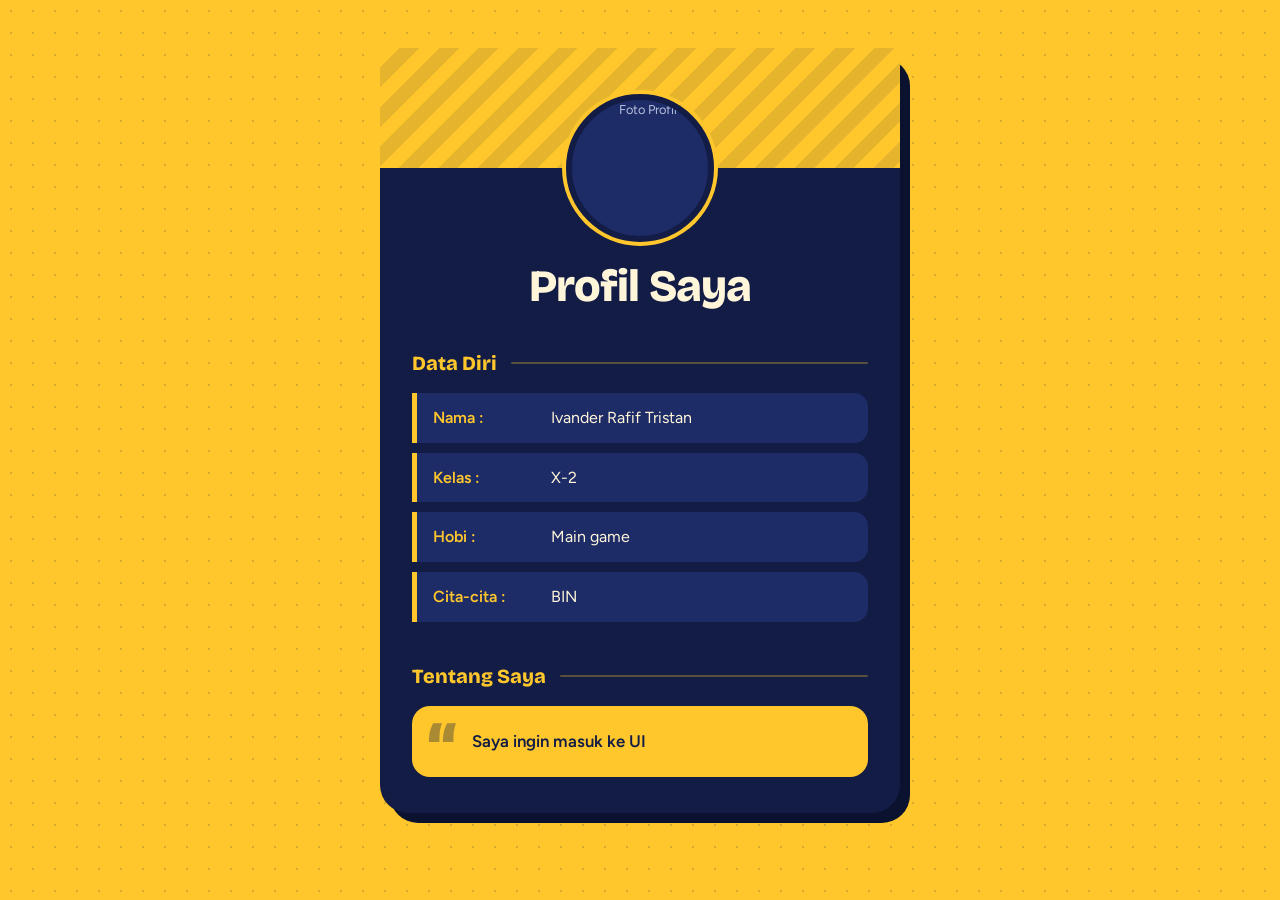
==== index.html @ 507fbb4e "Add files via upload" ====
<!DOCTYPE html>
<html>
<head>
    <title>Profil Saya</title>
    <link rel="stylesheet" href="style.css">
</head>

<body>
    <h1>Profil Saya</h1>
    
    <img src="foto.jpg" alt="Foto Profil">
    
    <h2>Data Diri</h2>
    
    <p><b>Nama :</b>Ivander Rafif Tristan</p>
    
    <p><b>Kelas :</b>X-2</p>
    
    <p><b>Hobi :</b>Main game</p>
    
    <p><b>Cita-cita :</b>BIN</p>
    
    <h2>Tentang Saya</h2>
    
    <p>
        Saya ingin masuk ke UI 
    </p>
    
    </body>
    </html>
---- style.css ----
@import url("https://fonts.googleapis.com/css2?family=Bricolage+Grotesque:opsz,wght@12..96,500;12..96,800&family=Figtree:wght@400;600&display=swap");

/* ===== Warna: terinspirasi kuning almamater UI ===== */
:root {
    --kuning: #ffc72c;
    --navy: #121c45;
    --navy-gelap: #0a1230;
    --navy-terang: #1d2b66;
    --krem: #fff6da;
    --redup: #b9c0de;
}

* {
    box-sizing: border-box;
}

::selection {
    background: var(--kuning);
    color: var(--navy);
}

/* ===== Halaman: kuning dengan pola titik ===== */
html {
    min-height: 100%;
    padding: 48px 16px;
    background-color: var(--kuning);
    background-image: radial-gradient(rgba(10, 18, 48, 0.16) 1.5px, transparent 1.5px);
    background-size: 22px 22px;
}

/* ===== Kartu profil ===== */
body {
    position: relative;
    display: flex;
    flex-direction: column;
    max-width: 520px;
    margin: 0 auto;
    padding: 0 32px 36px;
    overflow: hidden;
    background: var(--navy);
    color: var(--krem);
    font-family: "Figtree", system-ui, sans-serif;
    font-size: 1rem;
    line-height: 1.6;
    border-radius: 28px;
    box-shadow: 10px 10px 0 var(--navy-gelap);
    animation: muncul 0.6s ease-out both;
}

/* Pita kuning di bagian atas kartu */
body::before {
    content: "";
    order: -2;
    height: 120px;
    margin: 0 -32px;
    background-color: var(--kuning);
    background-image: repeating-linear-gradient(
        135deg,
        transparent 0 14px,
        rgba(10, 18, 48, 0.1) 14px 28px
    );
}

/* ===== Foto profil: menimpa pita ===== */
img {
    position: relative;
    order: -1;
    align-self: center;
    width: 148px;
    height: 148px;
    margin-top: -74px;
    object-fit: cover;
    border: 6px solid var(--navy);
    border-radius: 50%;
    background: var(--navy-terang);
    box-shadow: 0 0 0 4px var(--kuning);
    color: var(--redup);
    font-size: 0.8rem;
    text-align: center;
    transition: transform 0.3s ease;
}

img:hover {
    transform: rotate(-4deg) scale(1.04);
}

/* ===== Judul ===== */
h1 {
    margin: 20px 0 8px;
    font-family: "Bricolage Grotesque", system-ui, sans-serif;
    font-size: clamp(2rem, 7vw, 2.8rem);
    font-weight: 800;
    line-height: 1.1;
    text-align: center;
    letter-spacing: -0.02em;
}

h2 {
    display: flex;
    align-items: center;
    gap: 14px;
    margin: 28px 0 14px;
    color: var(--kuning);
    font-family: "Bricolage Grotesque", system-ui, sans-serif;
    font-size: 1.25rem;
    font-weight: 800;
}

/* Garis pemisah yang mengisi sisa lebar */
h2::after {
    content: "";
    flex: 1;
    height: 2px;
    background: rgba(255, 199, 44, 0.3);
    border-radius: 2px;
}

/* ===== Baris data diri ===== */
p {
    display: flex;
    align-items: baseline;
    gap: 14px;
    margin: 0 0 10px;
    padding: 12px 16px;
    background: var(--navy-terang);
    border-left: 5px solid var(--kuning);
    border-radius: 0 14px 14px 0;
    transition: transform 0.2s ease;
}

p:hover {
    transform: translateX(5px);
}

b {
    flex: 0 0 104px;
    color: var(--kuning);
    font-weight: 600;
}

/* ===== Tentang saya: kotak kutipan kuning ===== */
p:last-of-type {
    position: relative;
    display: block;
    margin-bottom: 0;
    padding: 22px 22px 22px 60px;
    background: var(--kuning);
    color: var(--navy);
    border-left: none;
    border-radius: 18px;
    font-size: 1.05rem;
    font-weight: 600;
}

p:last-of-type:hover {
    transform: none;
}

p:last-of-type::before {
    content: "\201C";
    position: absolute;
    top: 8px;
    left: 16px;
    color: var(--navy);
    font-family: "Bricolage Grotesque", Georgia, serif;
    font-size: 4.5rem;
    font-weight: 800;
    line-height: 1;
    opacity: 0.35;
}

/* ===== Animasi masuk (sekali saja) ===== */
@keyframes muncul {
    from {
        opacity: 0;
        transform: translateY(20px);
    }
}

/* ===== Layar kecil ===== */
@media (max-width: 480px) {
    html {
        padding: 24px 12px;
    }

    body {
        padding: 0 20px 28px;
        box-shadow: 6px 6px 0 var(--navy-gelap);
    }

    body::before {
        margin: 0 -20px;
    }

    b {
        flex-basis: 92px;
    }
}

/* ===== Hormati pengaturan "kurangi gerakan" ===== */
@media (prefers-reduced-motion: reduce) {
    body {
        animation: none;
    }

    img,
    p {
        transition: none;
    }
}
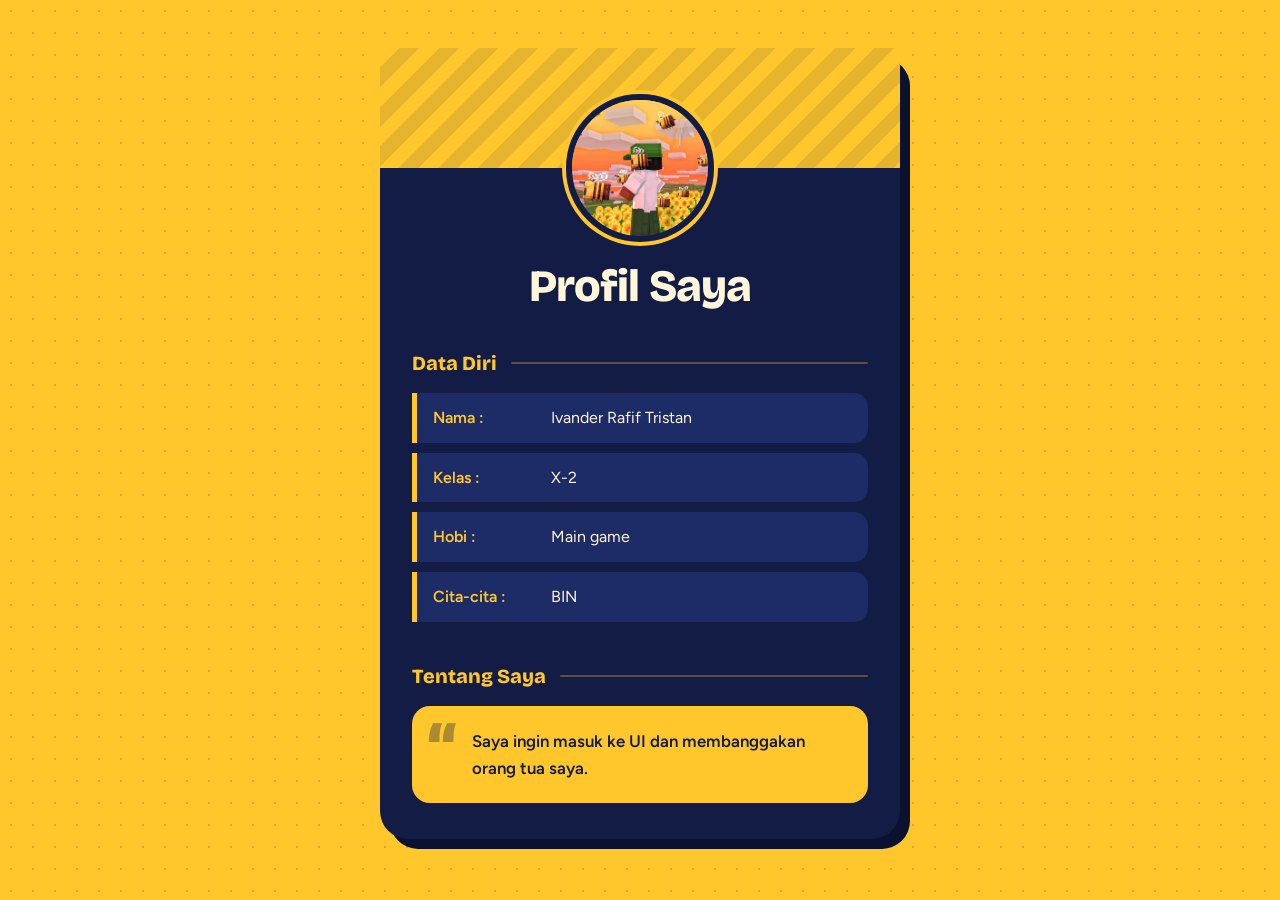
==== commit 8199144a: "Add files via upload" ====
--- a/index.html
+++ b/index.html
@@ -8,7 +8,14 @@
 <body>
     <h1>Profil Saya</h1>
     
-    <img src="foto.jpg" alt="Foto Profil">
+    <img src="[data-uri]
+[base64]
+[base64]
+[base64]
+[base64]
+[base64]
+[base64]" alt="Foto Profil">
+
     
     <h2>Data Diri</h2>
     
@@ -23,7 +30,7 @@
     <h2>Tentang Saya</h2>
     
     <p>
-        Saya ingin masuk ke UI 
+        Saya ingin masuk ke UI dan membanggakan orang tua saya.
     </p>
     
     </body>
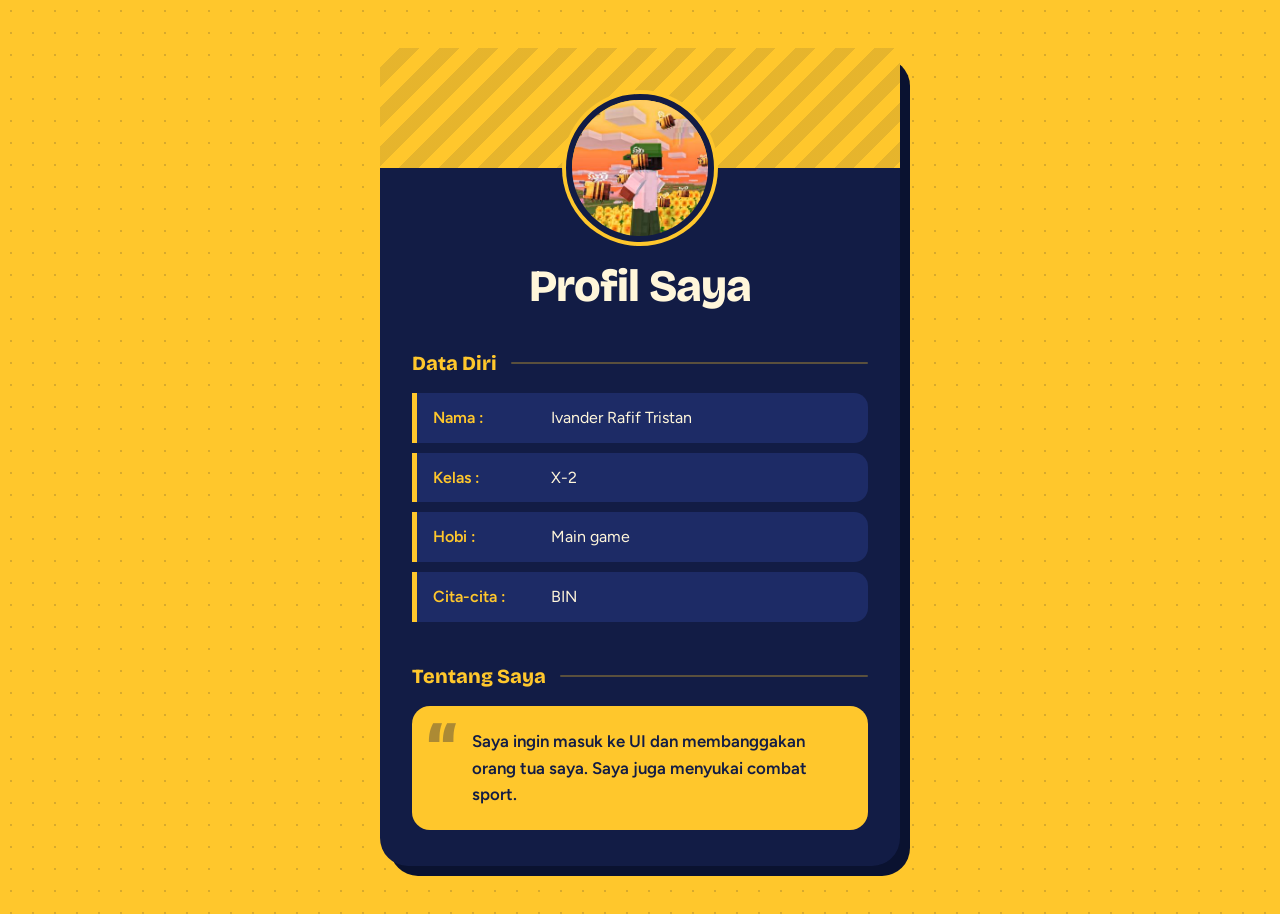
==== commit 2d39ee86: "Add files via upload" ====
--- a/index.html
+++ b/index.html
@@ -1,37 +1,32 @@
 <!DOCTYPE html>
-<html>
+<html lang="id">
 <head>
+    <meta charset="UTF-8">
+    <meta name="viewport" content="width=device-width, initial-scale=1">
     <title>Profil Saya</title>
     <link rel="stylesheet" href="style.css">
 </head>
 
 <body>
     <h1>Profil Saya</h1>
-    
-    <img src="[data-uri]
-[base64]
-[base64]
-[base64]
-[base64]
-[base64]
-[base64]" alt="Foto Profil">
 
-    
+    <img src="[data-uri]" alt="Foto Profil">
+
     <h2>Data Diri</h2>
-    
+
     <p><b>Nama :</b>Ivander Rafif Tristan</p>
-    
+
     <p><b>Kelas :</b>X-2</p>
-    
+
     <p><b>Hobi :</b>Main game</p>
-    
+
     <p><b>Cita-cita :</b>BIN</p>
-    
+
     <h2>Tentang Saya</h2>
-    
+
     <p>
-        Saya ingin masuk ke UI dan membanggakan orang tua saya.
+        Saya ingin masuk ke UI dan membanggakan orang tua saya. Saya juga menyukai combat sport.
     </p>
-    
-    </body>
-    </html>+
+</body>
+</html>
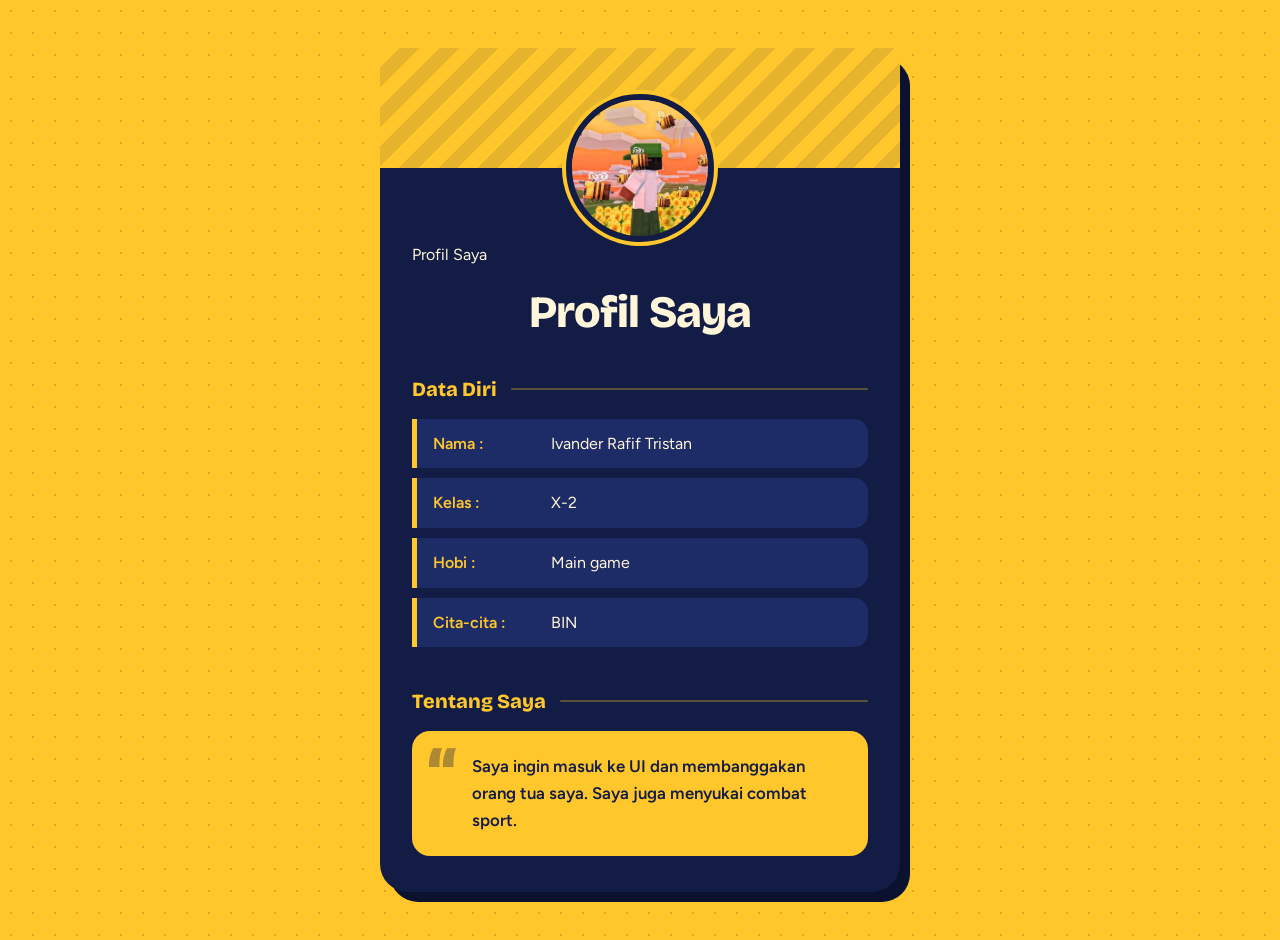
==== commit 79f51f43: "Update index.html" ====
--- a/index.html
+++ b/index.html
@@ -2,7 +2,7 @@
 <html lang="id">
 <head>
     <meta charset="UTF-8">
-    <meta name="viewport" content="width=device-width, initial-scale=1">
+    <meta name="viewport" content="width=device-width, initial-scale=1.0"
     <title>Profil Saya</title>
     <link rel="stylesheet" href="style.css">
 </head>
